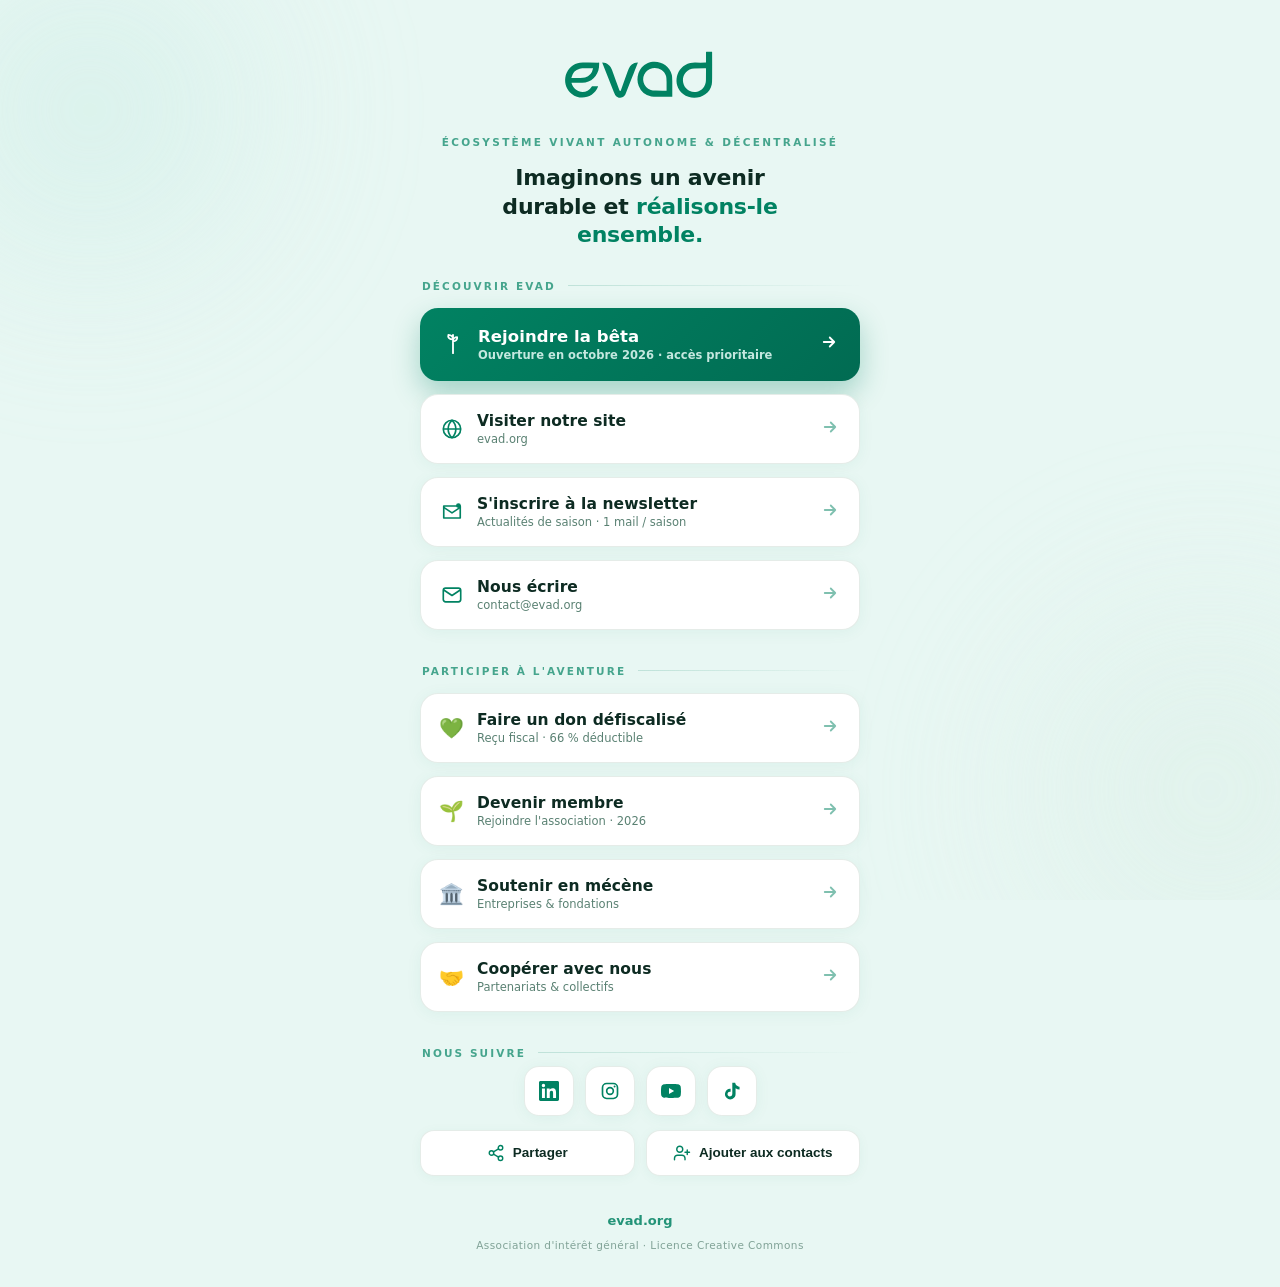
==== lien/index.html @ 01f62f13 "Add files via upload" ====
<!doctype html>
<html lang="fr">
<head>
<meta charset="utf-8">
<meta name="viewport" content="width=device-width, initial-scale=1, viewport-fit=cover">
<title>EVAD · Tous nos liens</title>
<meta name="theme-color" content="#e8f7f3" media="(prefers-color-scheme: light)">
<meta name="theme-color" content="#08201a" media="(prefers-color-scheme: dark)">
<meta name="description" content="EVAD — l'écosystème régénératif. Rejoignez la bêta, découvrez le site, suivez-nous et soutenez l'association.">

<!-- Open Graph -->
<meta property="og:type" content="website">
<meta property="og:title" content="EVAD · Tous nos liens">
<meta property="og:description" content="L'écosystème régénératif de demain prend racine aujourd'hui.">
<meta property="og:image" content="https://evad.org/assets/og-card.jpg">

<link rel="preconnect" href="https://cdn.fontshare.com" crossorigin>
<style>
  @font-face{font-family:'Satoshi';src:url('https://cdn.fontshare.com/wf/TTX2Z3BF3P6Y5BQT3IV2VNOK6FL22KUT/7QYRJOI3JIMYHGY6CH7SOIFRQLZOLNJ6/KFIAZD4RUMEZIYV6FQ3T3GP5PDBDB6JY.woff2') format('woff2');font-weight:400;font-display:swap}
  @font-face{font-family:'Satoshi';src:url('https://cdn.fontshare.com/wf/P2LQKHE6KA6ZP4AAGN72KDWMHH6ZH3TA/ZC32TK2P7FPS5GFTL46EU6KQJA24ZYDB/7AHDUZ4A7LFLVFUIFSARGIWCRQJHISQP.woff2') format('woff2');font-weight:500;font-display:swap}
  @font-face{font-family:'Satoshi';src:url('https://cdn.fontshare.com/wf/LAFFD4SDUCDVQEXFPDC7C53EQ4ZELWQI/PXCT3G6LO6ICM5I3NTYENYPWJAECAWDD/GHM6WVH6MILNYOOCXHXB5GTSGNTMGXZR.woff2') format('woff2');font-weight:700;font-display:swap}
  @font-face{font-family:'Satoshi';src:url('https://cdn.fontshare.com/wf/NHPGVFYUXYXE33DZ75OIT4JFGHITX5PE/PSUTMASCDJTVPERDYJZPN23BVUFUCQIF/J64QX5IPOHK56I2KYUNBQ5M2XWZEYKYX.woff2') format('woff2');font-weight:900;font-display:swap}

  *{box-sizing:border-box;margin:0;padding:0}
  :root{
    --forest:#018262; --moss:#016b52; --fern:#4aab8f; --sage:#7ec9b0;
    --mist:#cfeee7; --cream:#e8f7f3; --ink:#0d2b22; --fg2:#3d6b5a;
    --amber:#c8732a; --sky:#3a6e8c;
    --card:#ffffff; --card-bd:rgba(46,102,66,.12);
  }
  html{ -webkit-text-size-adjust:100% }
  body{
    font-family:'Satoshi',system-ui,sans-serif;
    color:var(--ink);
    background:var(--cream);
    min-height:100vh; min-height:100dvh;
    display:flex; justify-content:center;
    padding:max(30px,env(safe-area-inset-top)) 20px max(36px,env(safe-area-inset-bottom));
    -webkit-font-smoothing:antialiased;
    position:relative; overflow-x:hidden;
  }
  /* soft ambient background (light) */
  .bg{position:fixed; inset:0; z-index:0; overflow:hidden; pointer-events:none}
  .bg::before,.bg::after{content:'';position:absolute;border-radius:50%;filter:blur(70px);opacity:.7}
  .bg::before{width:480px;height:480px;left:-150px;top:-130px;
    background:radial-gradient(circle at 50% 50%, #cfeee7 0%, rgba(207,238,231,0) 70%)}
  .bg::after{width:520px;height:520px;right:-190px;bottom:-150px;
    background:radial-gradient(circle at 50% 50%, #dcefe7 0%, rgba(220,239,231,0) 72%)}

  main{position:relative;z-index:1;width:100%;max-width:440px;display:flex;flex-direction:column;align-items:center}

  /* ─── Header ─── */
  .logo{width:212px;height:auto;margin-bottom:8px}
  .logo path{fill:var(--forest)}
  .tagline{
    font-family:'Satoshi',system-ui,sans-serif; font-style:normal; font-weight:700;
    font-size:22px; line-height:1.3; text-align:center; color:var(--ink);
    max-width:310px; margin-bottom:8px; letter-spacing:-.01em;
  }
  .tagline b{color:var(--forest);font-weight:600}
  .eyebrow{
    font-size:10.5px; font-weight:700; letter-spacing:.22em; text-transform:uppercase;
    color:var(--forest); opacity:.7; margin-bottom:30px; text-align:center;
  }

  /* ─── Links ─── */
  .links{width:100%;display:flex;flex-direction:column;gap:13px}

  .link{
    display:flex; align-items:center; gap:14px;
    width:100%; padding:17px 20px; border-radius:18px;
    background:var(--card); border:1px solid var(--card-bd);
    color:var(--ink); text-decoration:none;
    font-size:15.5px; font-weight:700; letter-spacing:.005em;
    box-shadow:0 2px 16px rgba(1,130,98,.06);
    transition:transform .18s cubic-bezier(.4,0,.2,1), box-shadow .18s, border-color .18s;
  }
  .link .ic{width:22px;height:22px;flex-shrink:0;display:flex;align-items:center;justify-content:center;color:var(--forest)}
  .link .ic svg{width:100%;height:100%}
  .link .txt{flex:1;min-width:0}
  .link .sub{display:block;font-size:11.5px;font-weight:500;color:var(--fg2);opacity:.85;margin-top:2px;letter-spacing:0}
  .link .arr{flex-shrink:0;color:var(--forest);opacity:.5;transition:transform .18s,opacity .18s}
  .link:active{transform:scale(.985)}
  @media (hover:hover){
    .link:hover{box-shadow:0 14px 36px rgba(1,130,98,.14);border-color:rgba(1,130,98,.28);transform:translateY(-2px)}
    .link:hover .arr{transform:translateX(3px);opacity:.85}
  }

  /* Primary (beta) */
  .link.primary{
    background:linear-gradient(135deg,var(--forest),var(--moss));
    border:none; color:#fff; font-weight:800; font-size:16.5px;
    padding:19px 22px; box-shadow:0 12px 28px rgba(1,130,98,.30);
  }
  .link.primary .ic,.link.primary .arr{color:#fff;opacity:1}
  .link.primary .sub{color:#cfeee7;opacity:.95;font-weight:600}
  @media (hover:hover){ .link.primary:hover{box-shadow:0 18px 38px rgba(1,130,98,.42);transform:translateY(-2px)} }

  /* Section label */
  .sect{
    width:100%; display:flex; align-items:center; gap:12px;
    margin:22px 2px 3px; font-size:10.5px; font-weight:700;
    letter-spacing:.2em; text-transform:uppercase; color:var(--forest); opacity:.7;
  }
  .sect::after{content:'';flex:1;height:1px;background:linear-gradient(90deg,rgba(1,130,98,.25),transparent)}

  /* accent dot on "agir" links */
  .link .dot{width:9px;height:9px;border-radius:50%;flex-shrink:0;box-shadow:0 0 0 4px rgba(1,130,98,.06)}

  /* ─── Socials ─── */
  .socials{display:flex;gap:11px;justify-content:center;width:100%;margin-top:4px}
  .soc{
    width:50px;height:50px;border-radius:15px;
    display:flex;align-items:center;justify-content:center;
    background:var(--card);border:1px solid var(--card-bd);color:var(--forest);
    box-shadow:0 2px 16px rgba(1,130,98,.06);
    transition:transform .18s cubic-bezier(.4,0,.2,1),box-shadow .18s,border-color .18s,color .18s;
  }
  .soc svg{width:20px;height:20px}
  .soc:active{transform:scale(.94)}
  @media (hover:hover){.soc:hover{box-shadow:0 12px 28px rgba(1,130,98,.16);border-color:rgba(1,130,98,.3);color:var(--moss);transform:translateY(-2px)}}

  /* ─── Share + vCard ─── */
  .row2{display:flex;gap:11px;width:100%;margin-top:14px}
  .mini{flex:1;display:flex;align-items:center;justify-content:center;gap:8px;
    padding:13px 14px;border-radius:14px;background:var(--card);border:1px solid var(--card-bd);
    color:var(--ink);font-family:'Satoshi',sans-serif;font-size:13.5px;font-weight:700;cursor:pointer;
    box-shadow:0 2px 12px rgba(1,130,98,.05);transition:transform .16s,box-shadow .16s,border-color .16s}
  .mini svg{width:18px;height:18px;color:var(--forest);flex-shrink:0}
  .mini:active{transform:scale(.97)}
  @media (hover:hover){.mini:hover{box-shadow:0 12px 26px rgba(1,130,98,.14);border-color:rgba(1,130,98,.28);transform:translateY(-2px)}}

  /* ─── Footer ─── */
  footer{margin-top:34px;text-align:center}
  .foot-site{font-size:13px;color:var(--forest);text-decoration:none;font-weight:700;opacity:.85;transition:opacity .15s}
  .foot-site:hover{opacity:1}
  .foot-meta{margin-top:10px;font-size:10.5px;color:var(--fg2);opacity:.6;letter-spacing:.04em}

  /* entrance — base state is always VISIBLE; only a gentle slide is animated */
  @media (prefers-reduced-motion:no-preference){
    main>*, .links .link{animation:rise .55s cubic-bezier(.2,.7,.2,1) backwards}
    main>*:nth-child(1){animation-delay:.02s}
    main>*:nth-child(2){animation-delay:.06s}
    main>*:nth-child(3){animation-delay:.10s}
    .link:nth-child(1){animation-delay:.12s}
    .link:nth-child(2){animation-delay:.16s}
    .link:nth-child(3){animation-delay:.20s}
    .link:nth-child(5){animation-delay:.24s}
    .link:nth-child(6){animation-delay:.28s}
    .link:nth-child(7){animation-delay:.31s}
    .link:nth-child(8){animation-delay:.34s}
    .socials{animation-delay:.38s}
    @keyframes rise{from{transform:translateY(15px)}to{transform:none}}
  }

  /* ─── Modal bêta ─── */
  .ov{position:fixed;inset:0;z-index:50;display:none;align-items:flex-end;justify-content:center;
    background:rgba(13,43,34,.5);backdrop-filter:blur(3px);-webkit-backdrop-filter:blur(3px);padding:0}
  .ov.open{display:flex}
  .sheet{
    width:100%;max-width:480px;max-height:92vh;max-height:92dvh;overflow-y:auto;-webkit-overflow-scrolling:touch;
    background:#fbfdfc;border-radius:26px 26px 0 0;padding:0 22px max(26px,env(safe-area-inset-bottom));
    box-shadow:0 -16px 50px rgba(13,43,34,.3);
  }
  @media(min-width:560px){.ov{align-items:center}.sheet{border-radius:26px;max-height:88vh}}
  @media (prefers-reduced-motion:no-preference){ .ov.open .sheet{animation:sheetUp .34s cubic-bezier(.2,.7,.2,1)} @keyframes sheetUp{from{transform:translateY(40px)}to{transform:none}} }
  .sheet-top{position:sticky;top:0;background:#fbfdfc;padding:18px 0 12px;display:flex;align-items:center;justify-content:space-between;z-index:2}
  .sheet-grip{position:absolute;top:8px;left:50%;transform:translateX(-50%);width:38px;height:4px;border-radius:99px;background:rgba(46,102,66,.2)}
  .sheet-title{font-family:'Satoshi',sans-serif;font-weight:800;font-size:18px;color:var(--forest)}
  .x{width:34px;height:34px;border-radius:50%;border:none;background:rgba(46,102,66,.08);color:var(--ink);
    display:flex;align-items:center;justify-content:center;cursor:pointer;flex-shrink:0;transition:background .15s}
  .x:hover{background:rgba(46,102,66,.16)}
  .sheet-intro{font-size:13.5px;line-height:1.55;color:var(--fg2);margin:2px 0 18px}
  .sheet-intro b{color:var(--forest);font-weight:700}

  .role{display:flex;gap:14px;align-items:flex-start;width:100%;text-align:left;
    padding:16px;border-radius:18px;background:#fff;border:1px solid var(--card-bd);
    box-shadow:0 2px 12px rgba(1,130,98,.05);cursor:pointer;margin-bottom:12px;
    transition:transform .16s,box-shadow .16s,border-color .16s}
  .role:hover{transform:translateY(-2px);box-shadow:0 12px 28px rgba(1,130,98,.12)}
  .role-em{width:48px;height:48px;border-radius:13px;display:flex;align-items:center;justify-content:center;font-size:24px;flex-shrink:0}
  .role-ey{font-size:10px;font-weight:800;letter-spacing:.14em;text-transform:uppercase;margin-bottom:3px}
  .role-nm{font-family:'Satoshi',sans-serif;font-weight:800;font-size:17px;color:var(--ink);line-height:1.15}
  .role-ds{font-size:12.5px;line-height:1.45;color:var(--fg2);margin:5px 0 9px}
  .role-pill{display:inline-block;font-size:10.5px;font-weight:700;letter-spacing:.1em;text-transform:uppercase;padding:6px 12px;border-radius:99px}

  .field{width:100%;padding:14px 16px;margin-bottom:10px;border-radius:12px;border:1px solid var(--card-bd);
    font-family:'Satoshi',sans-serif;font-size:15px;color:var(--ink);background:#fff;outline:none;
    transition:border-color .15s,box-shadow .15s;-webkit-appearance:none}
  .field::placeholder{color:#9bb4ab}
  .chk{display:flex;align-items:flex-start;gap:10px;font-size:12px;line-height:1.45;color:var(--fg2);cursor:pointer;margin:4px 0 2px}
  .chk input{width:16px;height:16px;margin-top:1px;flex-shrink:0;cursor:pointer}
  .submit{width:100%;padding:15px;margin-top:8px;border:none;border-radius:12px;color:#fff;
    font-family:'Satoshi',sans-serif;font-size:15px;font-weight:800;cursor:pointer;
    box-shadow:0 8px 20px rgba(1,130,98,.32);transition:transform .15s,box-shadow .15s,opacity .15s}
  .submit:hover{transform:translateY(-1px)}
  .submit:disabled{opacity:.7;cursor:wait}
  .recap{display:flex;align-items:center;gap:12px;padding:12px 14px;border-radius:14px;margin-bottom:16px}
  .recap-ch{background:none;border:none;font-weight:700;font-size:12px;cursor:pointer;flex-shrink:0;font-family:'Satoshi',sans-serif}
  .err{font-size:12.5px;line-height:1.4;color:#b4451f;background:rgba(180,69,31,.08);border:1px solid rgba(180,69,31,.25);border-radius:10px;padding:10px 12px;margin-top:4px}
  .ok-wrap{text-align:center;padding:20px 8px 10px}
  .ok-em{font-size:40px}
  .ok-t{font-family:'Satoshi',sans-serif;font-weight:800;font-size:19px;color:var(--ink);margin:10px 0 6px}
  .ok-d{font-size:13.5px;line-height:1.55;color:var(--fg2)}
  .login{margin-top:14px;font-size:12px;color:var(--fg2);text-align:center}

  /* ─── Mode sombre automatique (réglage du téléphone) ─── */
  @media (prefers-color-scheme: dark){
    :root{
      --ink:#e8f7f3; --fg2:#9fc3b6;
      --cream:#0a241c;
      --card:rgba(232,247,243,.05); --card-bd:rgba(207,238,231,.14);
    }
    body{background:#08201a}
    .logo path{fill:#e8f7f3}
    .bg::before{background:radial-gradient(circle at 50% 50%, #0a5a45 0%, rgba(10,90,69,0) 70%);opacity:.5}
    .bg::after{background:radial-gradient(circle at 50% 50%, #0a4a3a 0%, rgba(10,74,58,0) 72%);opacity:.5}
    .eyebrow,.sect{color:var(--sage);opacity:.85}
    .sect::after{background:linear-gradient(90deg,rgba(126,201,176,.3),transparent)}
    .tagline b{color:var(--sage)}
    .link{box-shadow:none}
    .link .ic,.link .arr{color:var(--sage)}
    .soc,.mini svg{color:var(--sage)}
    .mini{box-shadow:none}
    .foot-site{color:var(--sage)}
    /* le bouton bêta (primary) et les modales restent inchangés */
  }
</style>
</head>
<body>
<div class="bg"></div>

<main>
  <svg class="logo" viewBox="0 0 640 296" aria-label="EVAD" role="img">
    <path d="M 519.25 97.74 L 519.25 66.85 Q 519.25 66.01 520.09 66.01 L 537.22 65.96 Q 537.68 65.96 537.69 66.41 C 538.13 92.42 537.74 118.47 537.74 144.48 Q 537.74 158.95 536.60 164.40 C 528.65 202.47 479.76 216.24 450.14 193.23 C 415.31 166.17 428.84 109.29 471.53 99.68 Q 477.04 98.43 486.54 98.48 Q 502.61 98.55 518.51 98.48 A 0.74 0.74 0.0 0 0 519.25 97.74 Z M 483.58 116.06 C 463.68 116.48 448.88 133.42 449.58 152.68 C 450.33 173.23 467.82 190.16 489.05 186.94 C 507.04 184.20 518.93 168.81 519.11 150.74 Q 519.29 133.40 519.25 116.27 A 0.54 0.53 90.0 0 0 518.72 115.73 Q 501.14 115.68 483.58 116.06 Z"></path>
    <path d="M 316.21 169.01 C 306.50 143.39 315.70 111.68 342.32 100.13 C 372.06 87.21 408.91 102.89 416.19 135.73 Q 417.44 141.36 417.48 154.50 Q 417.54 177.75 417.48 200.98 A 0.53 0.53 0.0 0 1 416.95 201.51 Q 395.53 201.47 373.96 201.52 Q 360.19 201.55 354.03 200.41 Q 326.17 195.28 316.21 169.01 Z M 337.65 126.65 C 321.87 144.79 330.12 173.11 352.57 180.98 Q 357.59 182.74 367.64 183.01 Q 383.61 183.46 399.39 183.19 A 0.87 0.87 0.0 0 0 400.24 182.32 Q 400.26 169.57 400.25 156.71 Q 400.23 143.70 398.64 138.57 C 390.61 112.64 355.32 106.33 337.65 126.65 Z"></path>
    <path d="M 113.27 160.15 C 121.33 189.45 157.75 197.32 174.60 170.36 A 0.74 0.71 15.4 0 1 175.22 170.02 L 193.08 169.96 A 0.46 0.46 0.0 0 1 193.51 170.58 C 181.30 202.50 141.86 214.85 114.24 192.94 C 99.24 181.05 91.53 162.10 94.54 143.05 C 97.62 123.56 111.97 105.29 131.67 100.02 Q 137.32 98.51 147.48 98.35 Q 170.74 98.01 193.99 98.62 A 1.91 1.90 -57.0 0 0 194.92 98.42 Q 195.93 97.91 196.50 98.63 Q 196.84 99.06 196.77 99.93 C 196.45 104.08 196.64 108.70 196.21 112.33 C 193.10 138.77 172.64 159.25 145.57 159.41 Q 129.66 159.51 113.76 159.51 Q 113.09 159.51 113.27 160.15 Z M 177.67 115.72 C 164.72 116.16 150.00 113.64 137.92 116.75 Q 117.82 121.93 112.91 143.86 A 0.74 0.74 0.0 0 0 113.63 144.76 Q 126.56 144.72 139.67 144.76 Q 149.25 144.79 154.19 143.45 Q 173.77 138.15 178.22 116.38 A 0.55 0.55 0.0 0 0 177.67 115.72 Z"></path>
    <path d="M 206.48 98.31 C 220.39 98.43 231.28 108.14 235.57 120.92 C 242.56 141.76 250.76 162.22 258.10 182.58 A 2.13 2.13 0.0 0 0 262.11 182.57 Q 272.30 153.94 282.65 125.24 C 288.36 109.41 294.96 99.52 312.85 98.30 A 0.65 0.64 8.8 0 1 313.50 99.18 Q 295.54 144.64 277.57 190.07 C 276.28 193.35 274.66 196.86 272.30 199.31 C 264.28 207.65 250.95 205.43 245.10 195.91 Q 243.06 192.58 240.59 186.31 Q 223.43 142.71 206.04 98.95 A 0.47 0.47 0.0 0 1 206.48 98.31 Z"></path>
  </svg>

  <p class="eyebrow" style="margin-bottom:16px">Écosystème Vivant Autonome &amp; Décentralisé</p>
  <p class="tagline" style="margin-bottom:30px">Imaginons un avenir durable et <b>réalisons-le ensemble.</b></p>

  <nav class="links" aria-label="Liens EVAD">

    <div class="sect" style="margin-top:0">Découvrir EVAD</div>

    <a class="link primary" id="betaBtn" href="https://evad.org/" target="_blank" rel="noopener">
      <span class="ic"><svg viewBox="0 0 24 24" fill="none" stroke="currentColor" stroke-width="2" stroke-linecap="round" stroke-linejoin="round"><path d="M12 2v20M12 7c0-2.8-2-5-5-5-1 3 1 5 5 5zM12 9c0-2.5 2-4.5 4.5-4.5C17 7 15 9 12 9z"/></svg></span>
      <span class="txt">Rejoindre la bêta<span class="sub">Ouverture en octobre 2026 · accès prioritaire</span></span>
      <span class="arr"><svg width="18" height="18" viewBox="0 0 24 24" fill="none" stroke="currentColor" stroke-width="2.4" stroke-linecap="round" stroke-linejoin="round"><path d="M5 12h14M13 6l6 6-6 6"/></svg></span>
    </a>

    <a class="link" href="https://evad.org/" target="_blank" rel="noopener">
      <span class="ic"><svg viewBox="0 0 24 24" fill="none" stroke="currentColor" stroke-width="1.8"><circle cx="12" cy="12" r="9.5"/><path d="M2.5 12h19M12 2.5c2.8 2.5 4.2 6 4.2 9.5s-1.4 7-4.2 9.5C9.2 19 7.8 15.5 7.8 12S9.2 5 12 2.5z"/></svg></span>
      <span class="txt">Visiter notre site<span class="sub">evad.org</span></span>
      <span class="arr"><svg width="18" height="18" viewBox="0 0 24 24" fill="none" stroke="currentColor" stroke-width="2.4" stroke-linecap="round" stroke-linejoin="round"><path d="M5 12h14M13 6l6 6-6 6"/></svg></span>
    </a>

    <a class="link" id="nlBtn" href="https://evad.org/#suivre">
      <span class="ic"><svg viewBox="0 0 24 24" fill="none" stroke="currentColor" stroke-width="1.8" stroke-linecap="round" stroke-linejoin="round"><path d="M3 5.5h18v13H3z"/><path d="M3 7l9 6 9-6"/><circle cx="19" cy="5" r="2.6" fill="currentColor" stroke="none"/></svg></span>
      <span class="txt">S'inscrire à la newsletter<span class="sub">Actualités de saison · 1 mail / saison</span></span>
      <span class="arr"><svg width="18" height="18" viewBox="0 0 24 24" fill="none" stroke="currentColor" stroke-width="2.4" stroke-linecap="round" stroke-linejoin="round"><path d="M5 12h14M13 6l6 6-6 6"/></svg></span>
    </a>

    
    <a class="link" href="mailto:contact@evad.org">
      <span class="ic"><svg viewBox="0 0 24 24" fill="none" stroke="currentColor" stroke-width="1.8" stroke-linecap="round" stroke-linejoin="round"><rect x="2.5" y="4.5" width="19" height="15" rx="2.5"/><path d="M3 6.5l9 6 9-6"/></svg></span>
      <span class="txt">Nous écrire<span class="sub">contact@evad.org</span></span>
      <span class="arr"><svg width="18" height="18" viewBox="0 0 24 24" fill="none" stroke="currentColor" stroke-width="2.4" stroke-linecap="round" stroke-linejoin="round"><path d="M5 12h14M13 6l6 6-6 6"/></svg></span>
    </a>
    

    <div class="sect">Participer à l'aventure</div>

    <a class="link" href="https://www.helloasso.com/associations/evad-connect/formulaires/1" target="_blank" rel="noopener">
      <span class="ic" style="font-size:20px">💚</span>
      <span class="txt">Faire un don défiscalisé<span class="sub">Reçu fiscal · 66 % déductible</span></span>
      <span class="arr"><svg width="18" height="18" viewBox="0 0 24 24" fill="none" stroke="currentColor" stroke-width="2.4" stroke-linecap="round" stroke-linejoin="round"><path d="M5 12h14M13 6l6 6-6 6"/></svg></span>
    </a>

    <a class="link" href="https://www.helloasso.com/associations/evad-connect/adhesions/devenir-membre-2026" target="_blank" rel="noopener">
      <span class="ic" style="font-size:20px">🌱</span>
      <span class="txt">Devenir membre<span class="sub">Rejoindre l'association · 2026</span></span>
      <span class="arr"><svg width="18" height="18" viewBox="0 0 24 24" fill="none" stroke="currentColor" stroke-width="2.4" stroke-linecap="round" stroke-linejoin="round"><path d="M5 12h14M13 6l6 6-6 6"/></svg></span>
    </a>

    
    <a class="link" href="mailto:contact@evad.org?subject=Devenir%20m%C3%A9c%C3%A8ne%20d'EVAD" >
      <span class="ic" style="font-size:20px">🏛️</span>
      <span class="txt">Soutenir en mécène<span class="sub">Entreprises & fondations</span></span>
      <span class="arr"><svg width="18" height="18" viewBox="0 0 24 24" fill="none" stroke="currentColor" stroke-width="2.4" stroke-linecap="round" stroke-linejoin="round"><path d="M5 12h14M13 6l6 6-6 6"/></svg></span>
    </a>
    

    <a class="link" href="https://compte.evad.org/apps/forms/s/MFdHsmKzPo9PSK3KjWo4czWn" target="_blank" rel="noopener">
      <span class="ic" style="font-size:20px">🤝</span>
      <span class="txt">Coopérer avec nous<span class="sub">Partenariats & collectifs</span></span>
      <span class="arr"><svg width="18" height="18" viewBox="0 0 24 24" fill="none" stroke="currentColor" stroke-width="2.4" stroke-linecap="round" stroke-linejoin="round"><path d="M5 12h14M13 6l6 6-6 6"/></svg></span>
    </a>

    <div class="sect">Nous suivre</div>
  </nav>

  <div class="socials">
    <a class="soc" href="https://www.linkedin.com/company/88460539/" target="_blank" rel="noopener" aria-label="LinkedIn">
      <svg viewBox="0 0 24 24" fill="currentColor"><path d="M20.45 20.45h-3.55v-5.57c0-1.33-.03-3.04-1.85-3.04-1.85 0-2.13 1.45-2.13 2.94v5.67H9.36V9h3.41v1.56h.05c.47-.9 1.64-1.85 3.37-1.85 3.6 0 4.27 2.37 4.27 5.46v6.28zM5.34 7.43a2.06 2.06 0 1 1 0-4.12 2.06 2.06 0 0 1 0 4.12zM7.12 20.45H3.56V9h3.56v11.45zM22.22 0H1.77C.79 0 0 .77 0 1.73v20.54C0 23.22.79 24 1.77 24h20.45c.98 0 1.78-.78 1.78-1.73V1.73C24 .77 23.2 0 22.22 0z"/></svg>
    </a>
    <a class="soc" href="https://www.instagram.com/evad_org" target="_blank" rel="noopener" aria-label="Instagram">
      <svg viewBox="0 0 24 24" fill="none" stroke="currentColor" stroke-width="2" stroke-linecap="round" stroke-linejoin="round"><rect x="3" y="3" width="18" height="18" rx="5"/><circle cx="12" cy="12" r="4"/><circle cx="17.5" cy="6.5" r="1.2" fill="currentColor" stroke="none"/></svg>
    </a>
    <a class="soc" href="https://www.youtube.com/@EVAD_org" target="_blank" rel="noopener" aria-label="YouTube">
      <svg viewBox="0 0 24 24" fill="currentColor"><path d="M23.5 6.2a3 3 0 0 0-2.1-2.1C19.5 3.6 12 3.6 12 3.6s-7.5 0-9.4.5A3 3 0 0 0 .5 6.2C0 8.1 0 12 0 12s0 3.9.5 5.8a3 3 0 0 0 2.1 2.1c1.9.5 9.4.5 9.4.5s7.5 0 9.4-.5a3 3 0 0 0 2.1-2.1c.5-1.9.5-5.8.5-5.8s0-3.9-.5-5.8zM9.6 15.6V8.4l6.2 3.6-6.2 3.6z"/></svg>
    </a>
    <a class="soc" href="https://www.tiktok.com/@evad_org" target="_blank" rel="noopener" aria-label="TikTok">
      <svg viewBox="0 0 24 24" fill="currentColor"><path d="M19.59 6.69a4.83 4.83 0 0 1-3.77-4.25V2h-3.45v13.67a2.89 2.89 0 0 1-5.2 1.74 2.89 2.89 0 0 1 2.31-4.64c.3 0 .59.04.86.12V9.4a6.33 6.33 0 0 0-.86-.06A6.34 6.34 0 0 0 5.43 20.1a6.34 6.34 0 0 0 10.86-4.43V8.69a8.16 8.16 0 0 0 4.77 1.52v-3.4a4.85 4.85 0 0 1-1.47-.12z"/></svg>
    </a>
  </div>

  <div class="row2">
    <button class="mini" id="shareBtn" type="button">
      <svg viewBox="0 0 24 24" fill="none" stroke="currentColor" stroke-width="1.9" stroke-linecap="round" stroke-linejoin="round"><circle cx="18" cy="5" r="3"/><circle cx="6" cy="12" r="3"/><circle cx="18" cy="19" r="3"/><path d="M8.6 13.5l6.8 4M15.4 6.5l-6.8 4"/></svg>
      <span id="shareLbl">Partager</span>
    </button>
    <button class="mini" id="vcardBtn" type="button">
      <svg viewBox="0 0 24 24" fill="none" stroke="currentColor" stroke-width="1.9" stroke-linecap="round" stroke-linejoin="round"><path d="M16 21v-2a4 4 0 0 0-4-4H6a4 4 0 0 0-4 4v2"/><circle cx="9" cy="7" r="4"/><path d="M19 8v6M22 11h-6"/></svg>
      <span>Ajouter aux contacts</span>
    </button>
  </div>

  <footer>
    <a class="foot-site" href="https://evad.org/" target="_blank" rel="noopener">evad.org</a>
    <div class="foot-meta">Association d'intérêt général · Licence Creative Commons</div>
  </footer>
</main>

<!-- ─── Modal d'inscription bêta ─── -->
<div class="ov" id="betaOv" role="dialog" aria-modal="true" aria-label="S'inscrire à la bêta">
  <div class="sheet" id="betaSheet">
    <div class="sheet-grip"></div>
    <div class="sheet-top">
      <span class="sheet-title" id="sheetTitle">S'inscrire à la bêta</span>
      <button class="x" id="betaClose" aria-label="Fermer">
        <svg width="16" height="16" viewBox="0 0 24 24" fill="none" stroke="currentColor" stroke-width="2.4" stroke-linecap="round"><path d="M6 6l12 12M18 6L6 18"/></svg>
      </button>
    </div>
    <div id="betaBody"></div>
  </div>
</div>

<script>
(function(){
  // Backend (mêmes valeurs que evad.org — clé anon publique)
  var SUPABASE_URL  = 'https://lmhhrccmgebztioesmik.supabase.co';
  var SUPABASE_ANON = 'eyJhbGciOiJIUzI1NiIsInR5cCI6IkpXVCJ9.eyJpc3MiOiJzdXBhYmFzZSIsInJlZiI6ImxtaGhyY2NtZ2VienRpb2VzbWlrIiwicm9sZSI6ImFub24iLCJpYXQiOjE3NjUzMjIyOTgsImV4cCI6MjA4MDg5ODI5OH0.epfoBIsZJHLqj96dYE7AvImK_EgjMW9PFtvLk4VwlDc';
  var TABLE = 'inscription_beta';

  var ROLES = {
    pilote:    { emoji:'🏡', ey:'Porteurs de lieu', name:"Pilote d'impact",    desc:"Porteur·se d'un tiers-lieu, écolieu, ferme, association, incubateur…", pill:'Coordonner un lieu durable et visible', accent:'#018262', tint:'#dcefe7', structure:true, structurePh:'Structure (lieu, association…)' },
    batisseur: { emoji:'🌿', ey:'Citoyens',         name:"Bâtisseur d'impact", desc:'Membre, particulier, étudiant, digital nomad, entrepreneur…',          pill:"Passer à l'action avec des avantages concrets", accent:'#c8732a', tint:'#fdf3e7', structure:false },
    semeur:    { emoji:'🌾', ey:'Financeurs',        name:"Semeur d'impact",    desc:'Financeur public/privé, investisseur, fondation, collectivité…',       pill:'Soutenir des projets durables certifiés', accent:'#3a6e8c', tint:'#e8f4f9', structure:true, structurePh:'Structure (fondation, collectivité…)' },
  };

  var ov = document.getElementById('betaOv');
  var body = document.getElementById('betaBody');
  var titleEl = document.getElementById('sheetTitle');
  var esc = function(s){ return String(s).replace(/[&<>"]/g, function(c){ return {'&':'&amp;','<':'&lt;','>':'&gt;','"':'&quot;'}[c]; }); };

  function open(){ renderSelect(); ov.classList.add('open'); document.body.style.overflow='hidden'; }
  function close(){ ov.classList.remove('open'); document.body.style.overflow=''; }

  function renderSelect(){
    titleEl.textContent = "S'inscrire à la bêta";
    var h = '<p class="sheet-intro">Notre prototype ouvre en <b>octobre 2026</b>. Inscrivez-vous pour le tester en avant-première, être convié·e à notre <b>événement de lancement</b> et nous aider à le faire grandir.</p>';
    Object.keys(ROLES).forEach(function(id){
      var r = ROLES[id];
      h += '<button class="role" data-role="'+id+'">'
        +    '<span class="role-em" style="background:'+r.tint+'">'+r.emoji+'</span>'
        +    '<span style="flex:1;min-width:0">'
        +      '<span class="role-ey" style="color:'+r.accent+'">'+esc(r.ey)+'</span>'
        +      '<div class="role-nm">'+esc(r.name)+'</div>'
        +      '<div class="role-ds">'+esc(r.desc)+'</div>'
        +      '<span class="role-pill" style="background:'+r.tint+';color:'+r.accent+'">'+esc(r.pill)+'</span>'
        +    '</span>'
        +  '</button>';
    });
    h += '<div class="login">Déjà membre ? <button type="button" id="toLogin" style="background:none;border:none;padding:0;font:inherit;cursor:pointer;color:'+ROLES.pilote.accent+';font-weight:700">Se connecter</button></div>';
    body.innerHTML = h;
    document.getElementById('toLogin').addEventListener('click', renderLogin);
    [].forEach.call(body.querySelectorAll('.role'), function(b){
      b.addEventListener('click', function(){ renderForm(b.getAttribute('data-role')); });
    });
  }

  function renderLogin(){
    titleEl.textContent = 'Se connecter';
    var ac = ROLES.pilote.accent;
    body.innerHTML =
        '<h3 style="font-family:Satoshi,sans-serif;font-weight:800;font-size:22px;color:#0d2b22;margin:4px 0 18px;letter-spacing:-.01em">Bon retour parmi nous.</h3>'
      + '<form id="loginForm" autocomplete="on">'
      +   '<input class="field" name="email" type="email" placeholder="Adresse email" autocomplete="email" required>'
      +   '<input class="field" name="password" type="password" placeholder="Mot de passe" autocomplete="current-password" required>'
      +   '<div id="loginNote"></div>'
      +   '<button class="submit" type="submit" style="background:'+ac+'">Se connecter</button>'
      + '</form>'
      + '<div class="login">Pas encore de compte ? <button type="button" id="toSignup" style="background:none;border:none;padding:0;font:inherit;cursor:pointer;color:'+ac+';font-weight:700">S\'inscrire à la bêta</button></div>';
    document.getElementById('toSignup').addEventListener('click', renderSelect);
    document.getElementById('loginForm').addEventListener('submit', function(e){
      e.preventDefault();
      document.getElementById('loginNote').innerHTML = '<div class="err" style="color:#016b52;background:rgba(1,130,98,.08);border-color:rgba(1,130,98,.25)">La connexion ouvrira avec la bêta, en octobre 2026. Inscrivez-vous pour être prévenu·e en avant-première.</div>';
    });
  }

  function renderForm(id){
    titleEl.textContent = "S'inscrire à la bêta";
    var r = ROLES[id];
    var h = '<div class="recap" style="background:'+r.accent+'12;border:1px solid '+r.accent+'33">'
      +  '<span class="role-em" style="width:40px;height:40px;border-radius:11px;font-size:20px;background:'+r.tint+'">'+r.emoji+'</span>'
      +  '<span style="flex:1;min-width:0"><div style="font-weight:800;font-size:14px;color:#0d2b22">'+esc(r.name)+'</div>'
      +  '<div style="font-size:11.5px;color:#3d6b5a;margin-top:2px">'+esc(r.ey)+'</div></span>'
      +  '<button class="recap-ch" id="chg" style="color:'+r.accent+'">Changer</button>'
      + '</div>';
    h += '<form id="betaForm" autocomplete="on">'
      +  '<input class="field" name="prenom" placeholder="Prénom" autocomplete="given-name" required>'
      +  '<input class="field" name="nom" placeholder="Nom" autocomplete="family-name" required>'
      +  (r.structure ? '<input class="field" name="structure" placeholder="'+esc(r.structurePh)+'" autocomplete="organization" required>' : '')
      +  '<input class="field" name="ville" placeholder="Ville" autocomplete="address-level2" required>'
      +  '<input class="field" name="email" type="email" placeholder="Adresse email" autocomplete="email" required>'
      +  '<label class="chk"><input type="checkbox" name="consent" required style="accent-color:'+r.accent+'"><span>J\'accepte qu\'EVAD conserve ces informations pour me recontacter au sujet de la bêta. Vos données ne sont jamais revendues.</span></label>'
      +  '<label class="chk"><input type="checkbox" name="newsletter" checked style="accent-color:'+r.accent+'"><span>Je souhaite aussi recevoir la <b style="color:'+r.accent+'">newsletter</b> d\'EVAD. Désinscription en un clic à tout moment.</span></label>'
      +  '<div id="betaErr"></div>'
      +  '<button class="submit" type="submit" style="background:'+r.accent+'">'+r.emoji+' S\'inscrire à la bêta →</button>'
      + '</form>';
    body.innerHTML = h;
    document.getElementById('chg').addEventListener('click', renderSelect);
    document.getElementById('betaForm').addEventListener('submit', function(e){ submit(e, id); });
  }

  function submit(e, id){
    e.preventDefault();
    var r = ROLES[id];
    var f = e.currentTarget;
    var btn = f.querySelector('.submit');
    var errBox = document.getElementById('betaErr');
    errBox.innerHTML = '';
    var data = {
      role: id, role_label: r.name,
      prenom: (f.prenom.value||'').trim(),
      nom: (f.nom.value||'').trim(),
      structure: (f.structure ? (f.structure.value||'').trim() : '') || null,
      ville: (f.ville.value||'').trim(),
      email: (f.email.value||'').trim(),
      consent: f.consent.checked,
    };
    var wantsNL = f.newsletter && f.newsletter.checked;
    btn.disabled = true; btn.textContent = 'Enregistrement…';

    fetch(SUPABASE_URL + '/rest/v1/' + TABLE, {
      method:'POST',
      headers:{ 'apikey':SUPABASE_ANON, 'Authorization':'Bearer '+SUPABASE_ANON, 'Content-Type':'application/json', 'Prefer':'return=minimal' },
      body: JSON.stringify(data),
    }).then(function(res){
      if(!res.ok) throw new Error('http '+res.status);
      if (wantsNL && data.email) {
        // best-effort (peut être bloqué par CORS si ce domaine n'est pas autorisé sur la fonction)
        fetch(SUPABASE_URL + '/functions/v1/brevo-subscribe', {
          method:'POST',
          headers:{ 'Content-Type':'application/json', 'Authorization':'Bearer '+SUPABASE_ANON, 'apikey':SUPABASE_ANON },
          body: JSON.stringify({ email:data.email, prenom:data.prenom, nom:data.nom, ville:data.ville, role:id, consent:true }),
        }).catch(function(){});
      }
      renderOk(r);
    }).catch(function(){
      btn.disabled = false; btn.innerHTML = r.emoji + " S'inscrire à la bêta →";
      errBox.innerHTML = '<div class="err">Impossible d\'enregistrer votre inscription pour le moment. Merci de réessayer dans un instant.</div>';
    });
  }

  function renderOk(r){
    body.innerHTML = '<div class="ok-wrap"><div class="ok-em">🌱</div>'
      + '<div class="ok-t">Merci pour votre inscription !</div>'
      + '<div class="ok-d">Votre demande d\'accès <b style="color:'+r.accent+'">'+esc(r.name)+'</b> est bien enregistrée. Nous vous contacterons dès l\'ouverture de la bêta, en octobre 2026, et vous serez convié·e à notre événement de lancement.</div>'
      + '<button class="submit" id="okClose" style="background:'+r.accent+';max-width:200px;margin:22px auto 0">Fermer</button></div>';
    document.getElementById('okClose').addEventListener('click', close);
  }

  function openNewsletter(){ renderNewsletter(); ov.classList.add('open'); document.body.style.overflow='hidden'; }
  function renderNewsletter(){
    titleEl.textContent = 'Newsletter';
    var ac = ROLES.pilote.accent;
    body.innerHTML =
        '<h3 style="font-family:Satoshi,sans-serif;font-weight:800;font-size:21px;color:#0d2b22;margin:4px 0 8px;letter-spacing:-.01em">Recevez la lettre de saison</h3>'
      + '<p class="sheet-intro" style="margin-bottom:16px">Ce qui pousse dans l\'écosystème EVAD : nouveaux lieux, quêtes en cours, ce qu\'on apprend. Lent, soigné, sans spam.</p>'
      + '<form id="nlForm" autocomplete="on">'
      +   '<input class="field" name="prenom" placeholder="Prénom" autocomplete="given-name">'
      +   '<input class="field" name="email" type="email" placeholder="Adresse email" autocomplete="email" required>'
      +   '<label class="chk"><input type="checkbox" name="consent" required style="accent-color:'+ac+'"><span>J\'accepte de recevoir la newsletter d\'EVAD. Désinscription en un clic à tout moment.</span></label>'
      +   '<div id="nlErr"></div>'
      +   '<button class="submit" type="submit" style="background:'+ac+'">S\'inscrire à la newsletter</button>'
      + '</form>';
    document.getElementById('nlForm').addEventListener('submit', function(e){
      e.preventDefault();
      var f = e.currentTarget;
      var btn = f.querySelector('.submit');
      var errBox = document.getElementById('nlErr');
      errBox.innerHTML = '';
      var mail = (f.email.value||'').trim();
      if(!/^[^@\s]+@[^@\s]+\.[^@\s]+$/.test(mail)){ errBox.innerHTML = '<div class="err">Merci d\'indiquer un email valide.</div>'; return; }
      if(!f.consent.checked){ errBox.innerHTML = '<div class="err">Merci de cocher la case de consentement.</div>'; return; }
      btn.disabled = true; btn.textContent = 'Inscription…';
      fetch(SUPABASE_URL + '/functions/v1/brevo-subscribe', {
        method:'POST',
        headers:{ 'Content-Type':'application/json', 'Authorization':'Bearer '+SUPABASE_ANON, 'apikey':SUPABASE_ANON },
        body: JSON.stringify({ email:mail, prenom:(f.prenom.value||'').trim(), consent:true }),
      }).then(function(res){
        if(!res.ok) throw new Error('http '+res.status);
        body.innerHTML = '<div class="ok-wrap"><div class="ok-em">🌱</div>'
          + '<div class="ok-t">Merci, c\'est noté !</div>'
          + '<div class="ok-d">Vous recevrez bientôt notre prochaine lettre de saison.</div>'
          + '<button class="submit" id="nlClose" style="background:'+ac+';max-width:200px;margin:22px auto 0">Fermer</button></div>';
        document.getElementById('nlClose').addEventListener('click', close);
      }).catch(function(){
        btn.disabled = false; btn.textContent = "S'inscrire à la newsletter";
        errBox.innerHTML = '<div class="err">Une erreur est survenue. Réessayez dans un instant.</div>';
      });
    });
  }

  document.getElementById('betaBtn').addEventListener('click', function(e){ e.preventDefault(); open(); });
  document.getElementById('nlBtn').addEventListener('click', function(e){ e.preventDefault(); openNewsletter(); });
  document.getElementById('betaClose').addEventListener('click', close);
  ov.addEventListener('click', function(e){ if(e.target === ov) close(); });
  document.addEventListener('keydown', function(e){ if(e.key === 'Escape' && ov.classList.contains('open')) close(); });

  // ─── Partager ───
  var shareBtn = document.getElementById('shareBtn');
  var shareLbl = document.getElementById('shareLbl');
  shareBtn.addEventListener('click', function(){
    var url = 'https://lien.evad.org';
    var data = { title: 'EVAD', text: "Découvrez EVAD — l'écosystème régénératif.", url: url };
    if (navigator.share) {
      navigator.share(data).catch(function(){});
    } else if (navigator.clipboard) {
      navigator.clipboard.writeText(url).then(function(){
        shareLbl.textContent = 'Lien copié !';
        setTimeout(function(){ shareLbl.textContent = 'Partager'; }, 1800);
      });
    } else {
      window.prompt('Copiez ce lien :', url);
    }
  });

  // ─── Ajouter aux contacts (vCard) ───
  document.getElementById('vcardBtn').addEventListener('click', function(){
    var vcard = [
      'BEGIN:VCARD','VERSION:3.0','N:;EVAD;;;','FN:EVAD',
      'ORG:EVAD — Écosystème Vivant Autonome & Décentralisé',
      'EMAIL;TYPE=INTERNET:contact@evad.org',
      'URL:https://evad.org',
      'NOTE:Imaginons un avenir durable et réalisons-le ensemble.',
      'END:VCARD'
    ].join('\r\n');
    var blob = new Blob([vcard], { type: 'text/vcard' });
    var a = document.createElement('a');
    a.href = URL.createObjectURL(blob);
    a.download = 'EVAD.vcf';
    document.body.appendChild(a); a.click();
    setTimeout(function(){ document.body.removeChild(a); URL.revokeObjectURL(a.href); }, 1000);
  });
})();
</script>
</body>
</html>
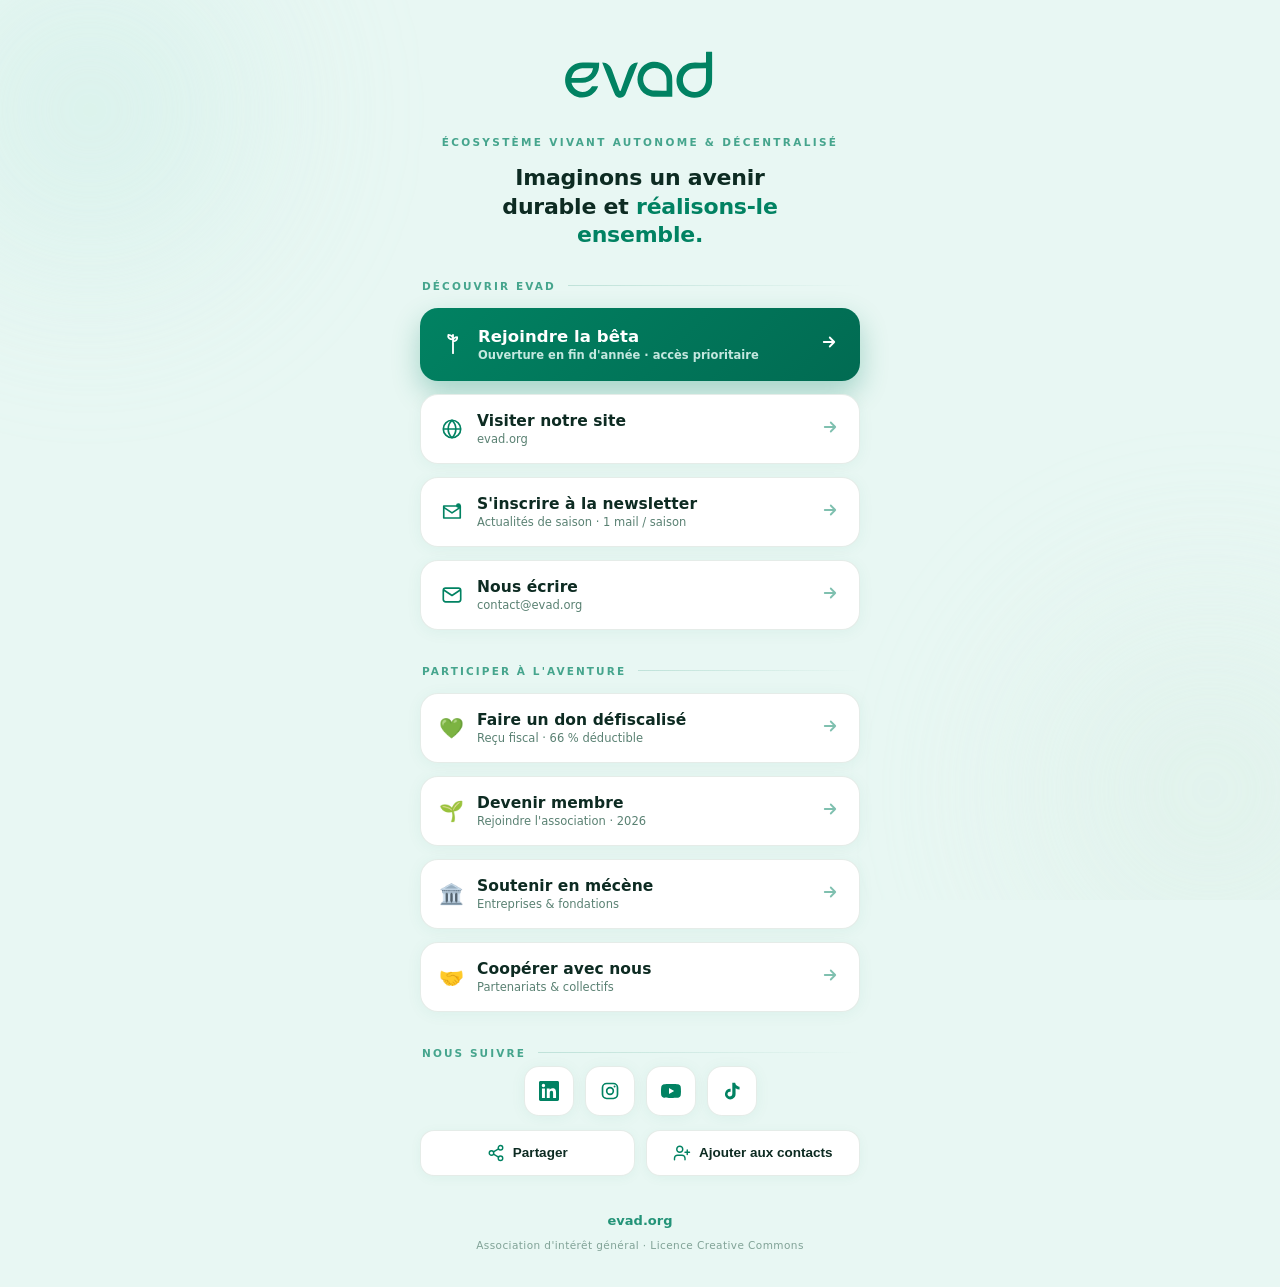
==== commit dad15829: "Remplace "octobre 2026" par "fin d'annee" pour l'ouverture du prototype Co-Authored-By: Claude Opus " ====
--- a/lien/index.html
+++ b/lien/index.html
@@ -247,7 +247,7 @@
 
     <a class="link primary" id="betaBtn" href="https://evad.org/" target="_blank" rel="noopener">
       <span class="ic"><svg viewBox="0 0 24 24" fill="none" stroke="currentColor" stroke-width="2" stroke-linecap="round" stroke-linejoin="round"><path d="M12 2v20M12 7c0-2.8-2-5-5-5-1 3 1 5 5 5zM12 9c0-2.5 2-4.5 4.5-4.5C17 7 15 9 12 9z"/></svg></span>
-      <span class="txt">Rejoindre la bêta<span class="sub">Ouverture en octobre 2026 · accès prioritaire</span></span>
+      <span class="txt">Rejoindre la bêta<span class="sub">Ouverture en fin d'année · accès prioritaire</span></span>
       <span class="arr"><svg width="18" height="18" viewBox="0 0 24 24" fill="none" stroke="currentColor" stroke-width="2.4" stroke-linecap="round" stroke-linejoin="round"><path d="M5 12h14M13 6l6 6-6 6"/></svg></span>
     </a>
 
@@ -371,7 +371,7 @@
 
   function renderSelect(){
     titleEl.textContent = "S'inscrire à la bêta";
-    var h = '<p class="sheet-intro">Notre prototype ouvre en <b>octobre 2026</b>. Inscrivez-vous pour le tester en avant-première, être convié·e à notre <b>événement de lancement</b> et nous aider à le faire grandir.</p>';
+    var h = '<p class="sheet-intro">Notre prototype ouvre en <b>fin d'année</b>. Inscrivez-vous pour le tester en avant-première, être convié·e à notre <b>événement de lancement</b> et nous aider à le faire grandir.</p>';
     Object.keys(ROLES).forEach(function(id){
       var r = ROLES[id];
       h += '<button class="role" data-role="'+id+'">'
@@ -407,7 +407,7 @@
     document.getElementById('toSignup').addEventListener('click', renderSelect);
     document.getElementById('loginForm').addEventListener('submit', function(e){
       e.preventDefault();
-      document.getElementById('loginNote').innerHTML = '<div class="err" style="color:#016b52;background:rgba(1,130,98,.08);border-color:rgba(1,130,98,.25)">La connexion ouvrira avec la bêta, en octobre 2026. Inscrivez-vous pour être prévenu·e en avant-première.</div>';
+      document.getElementById('loginNote').innerHTML = '<div class="err" style="color:#016b52;background:rgba(1,130,98,.08);border-color:rgba(1,130,98,.25)">La connexion ouvrira avec la bêta, en fin d'année. Inscrivez-vous pour être prévenu·e en avant-première.</div>';
     });
   }
 
@@ -479,7 +479,7 @@
   function renderOk(r){
     body.innerHTML = '<div class="ok-wrap"><div class="ok-em">🌱</div>'
       + '<div class="ok-t">Merci pour votre inscription !</div>'
-      + '<div class="ok-d">Votre demande d\'accès <b style="color:'+r.accent+'">'+esc(r.name)+'</b> est bien enregistrée. Nous vous contacterons dès l\'ouverture de la bêta, en octobre 2026, et vous serez convié·e à notre événement de lancement.</div>'
+      + '<div class="ok-d">Votre demande d\'accès <b style="color:'+r.accent+'">'+esc(r.name)+'</b> est bien enregistrée. Nous vous contacterons dès l\'ouverture de la bêta, en fin d'année, et vous serez convié·e à notre événement de lancement.</div>'
       + '<button class="submit" id="okClose" style="background:'+r.accent+';max-width:200px;margin:22px auto 0">Fermer</button></div>';
     document.getElementById('okClose').addEventListener('click', close);
   }
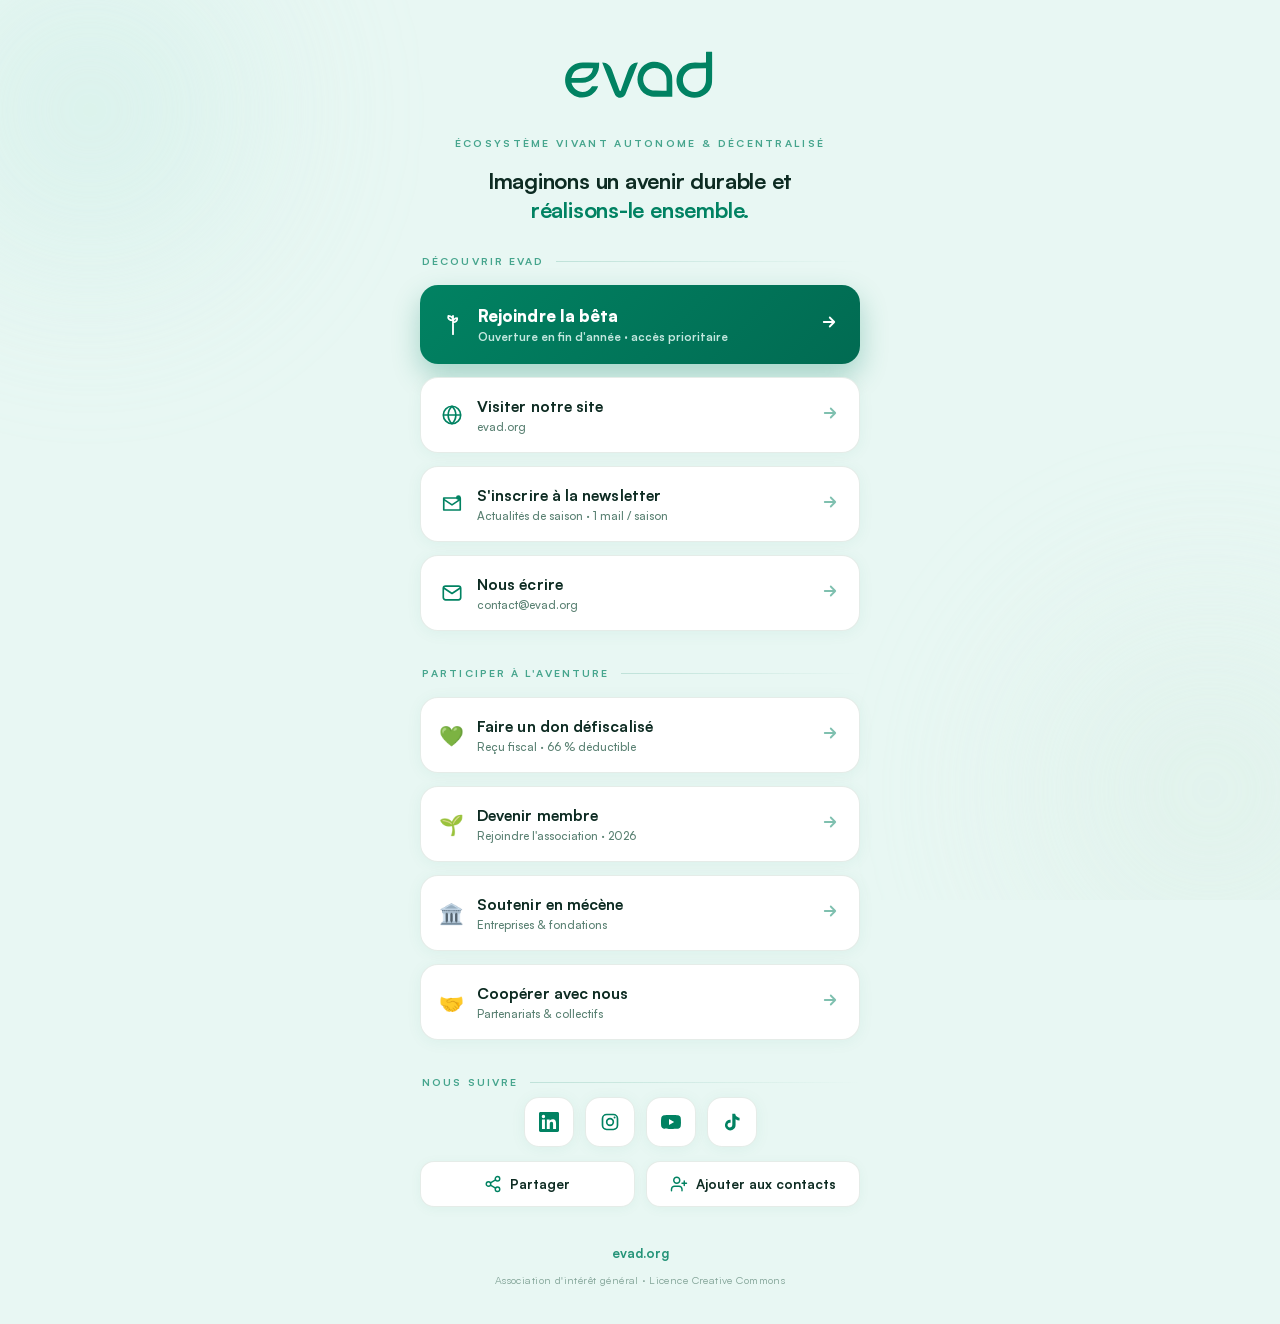
==== commit 092bba6b: "Conformite RGPD / AI Act : self-host polices+libs, notice, IA Deva - Auto-hebergement des polices (G" ====
--- a/lien/index.html
+++ b/lien/index.html
@@ -13,13 +13,11 @@
 <meta property="og:title" content="EVAD · Tous nos liens">
 <meta property="og:description" content="L'écosystème régénératif de demain prend racine aujourd'hui.">
 <meta property="og:image" content="https://evad.org/assets/og-card.jpg">
-
-<link rel="preconnect" href="https://cdn.fontshare.com" crossorigin>
 <style>
-  @font-face{font-family:'Satoshi';src:url('https://cdn.fontshare.com/wf/TTX2Z3BF3P6Y5BQT3IV2VNOK6FL22KUT/7QYRJOI3JIMYHGY6CH7SOIFRQLZOLNJ6/KFIAZD4RUMEZIYV6FQ3T3GP5PDBDB6JY.woff2') format('woff2');font-weight:400;font-display:swap}
-  @font-face{font-family:'Satoshi';src:url('https://cdn.fontshare.com/wf/P2LQKHE6KA6ZP4AAGN72KDWMHH6ZH3TA/ZC32TK2P7FPS5GFTL46EU6KQJA24ZYDB/7AHDUZ4A7LFLVFUIFSARGIWCRQJHISQP.woff2') format('woff2');font-weight:500;font-display:swap}
-  @font-face{font-family:'Satoshi';src:url('https://cdn.fontshare.com/wf/LAFFD4SDUCDVQEXFPDC7C53EQ4ZELWQI/PXCT3G6LO6ICM5I3NTYENYPWJAECAWDD/GHM6WVH6MILNYOOCXHXB5GTSGNTMGXZR.woff2') format('woff2');font-weight:700;font-display:swap}
-  @font-face{font-family:'Satoshi';src:url('https://cdn.fontshare.com/wf/NHPGVFYUXYXE33DZ75OIT4JFGHITX5PE/PSUTMASCDJTVPERDYJZPN23BVUFUCQIF/J64QX5IPOHK56I2KYUNBQ5M2XWZEYKYX.woff2') format('woff2');font-weight:900;font-display:swap}
+  @font-face{font-family:'Satoshi';src:url('../assets/fonts/KFIAZD4RUMEZIYV6FQ3T3GP5PDBDB6JY.woff2') format('woff2');font-weight:400;font-display:swap}
+  @font-face{font-family:'Satoshi';src:url('../assets/fonts/7AHDUZ4A7LFLVFUIFSARGIWCRQJHISQP.woff2') format('woff2');font-weight:500;font-display:swap}
+  @font-face{font-family:'Satoshi';src:url('../assets/fonts/GHM6WVH6MILNYOOCXHXB5GTSGNTMGXZR.woff2') format('woff2');font-weight:700;font-display:swap}
+  @font-face{font-family:'Satoshi';src:url('../assets/fonts/J64QX5IPOHK56I2KYUNBQ5M2XWZEYKYX.woff2') format('woff2');font-weight:900;font-display:swap}
 
   *{box-sizing:border-box;margin:0;padding:0}
   :root{
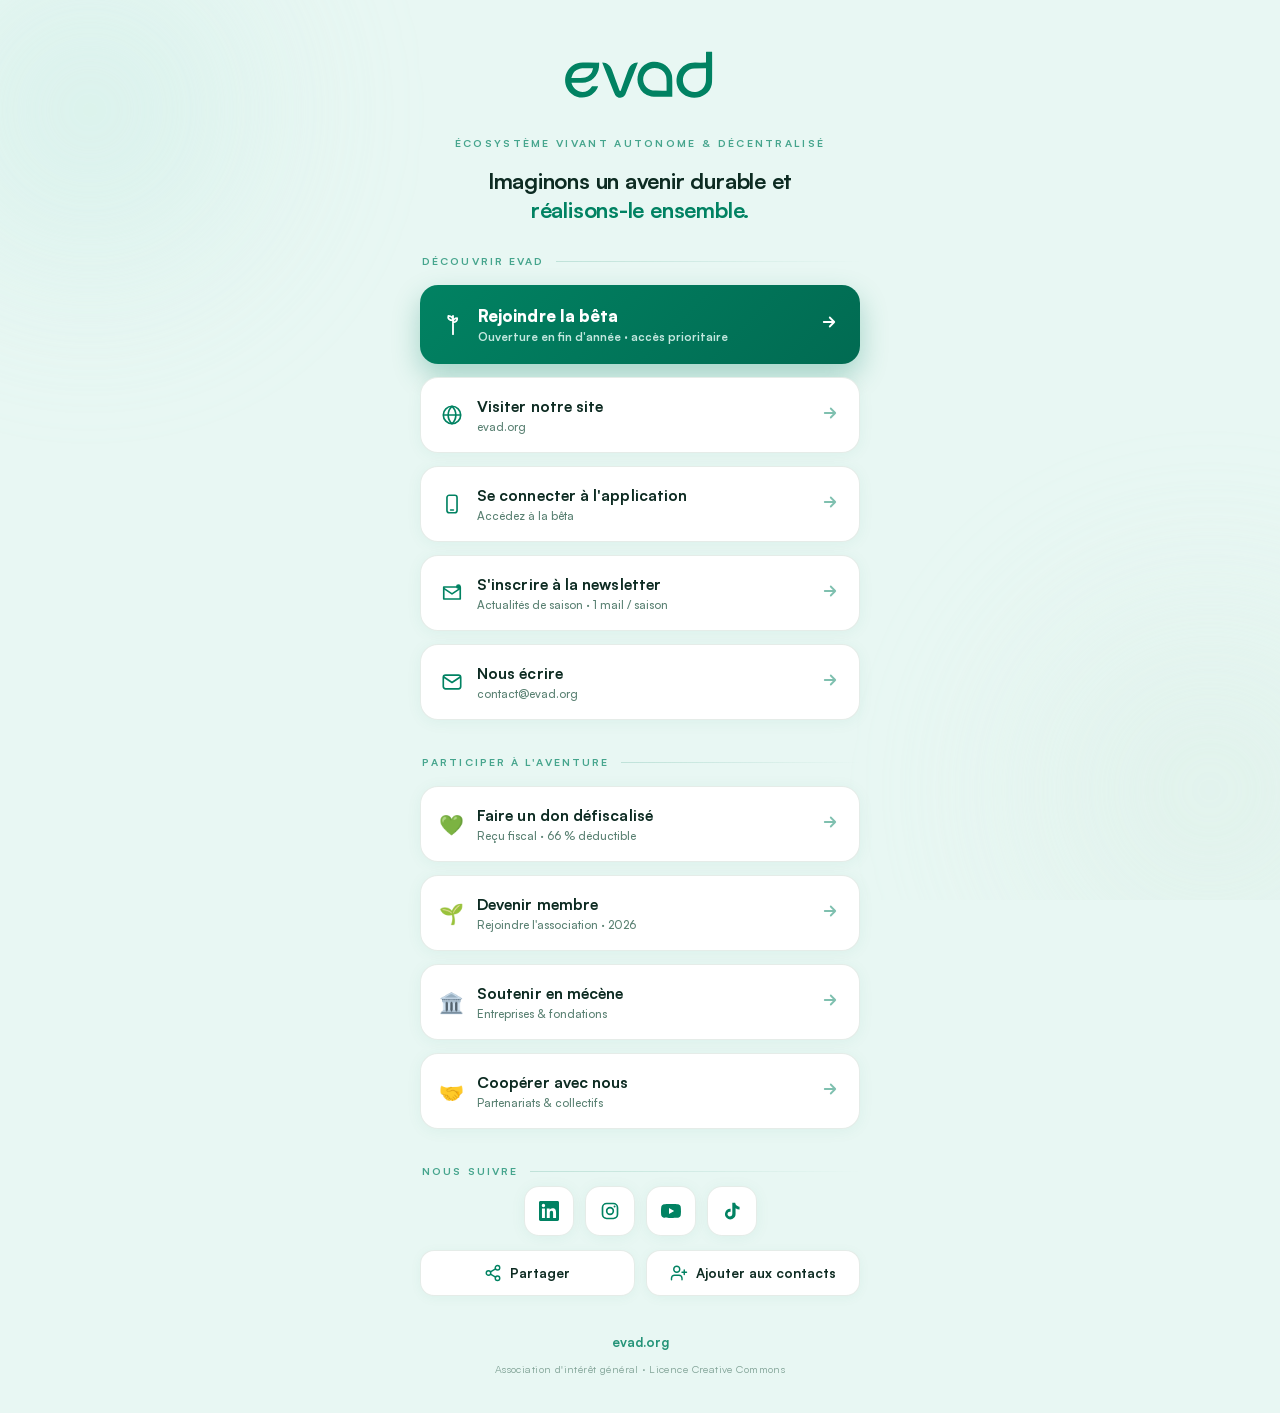
==== commit f5c1419c: "Page lien : bouton Se connecter a l application (app.evad.org) Insere entre Visiter notre site et S " ====
--- a/lien/index.html
+++ b/lien/index.html
@@ -224,6 +224,21 @@
     /* le bouton bêta (primary) et les modales restent inchangés */
   }
 </style>
+<!-- Matomo (mesure d'audience auto-hébergée, sans cookie — RGPD, exempté de consentement) -->
+<script>
+  var _paq = window._paq = window._paq || [];
+  _paq.push(['disableCookies']);
+  _paq.push(['trackPageView']);
+  _paq.push(['enableLinkTracking']);
+  (function() {
+    var u="//stats.evad.org/";
+    _paq.push(['setTrackerUrl', u+'matomo.php']);
+    _paq.push(['setSiteId', '1']);
+    var d=document, g=d.createElement('script'), s=d.getElementsByTagName('script')[0];
+    g.async=true; g.src=u+'matomo.js'; s.parentNode.insertBefore(g,s);
+  })();
+</script>
+<!-- End Matomo Code -->
 </head>
 <body>
 <div class="bg"></div>
@@ -252,6 +267,12 @@
     <a class="link" href="https://evad.org/" target="_blank" rel="noopener">
       <span class="ic"><svg viewBox="0 0 24 24" fill="none" stroke="currentColor" stroke-width="1.8"><circle cx="12" cy="12" r="9.5"/><path d="M2.5 12h19M12 2.5c2.8 2.5 4.2 6 4.2 9.5s-1.4 7-4.2 9.5C9.2 19 7.8 15.5 7.8 12S9.2 5 12 2.5z"/></svg></span>
       <span class="txt">Visiter notre site<span class="sub">evad.org</span></span>
+      <span class="arr"><svg width="18" height="18" viewBox="0 0 24 24" fill="none" stroke="currentColor" stroke-width="2.4" stroke-linecap="round" stroke-linejoin="round"><path d="M5 12h14M13 6l6 6-6 6"/></svg></span>
+    </a>
+
+    <a class="link" href="https://app.evad.org/" target="_blank" rel="noopener">
+      <span class="ic"><svg viewBox="0 0 24 24" fill="none" stroke="currentColor" stroke-width="1.8" stroke-linecap="round" stroke-linejoin="round"><rect x="6.5" y="2.5" width="11" height="19" rx="2.5"/><path d="M10.5 18.5h3"/></svg></span>
+      <span class="txt">Se connecter à l'application<span class="sub">Accédez à la bêta</span></span>
       <span class="arr"><svg width="18" height="18" viewBox="0 0 24 24" fill="none" stroke="currentColor" stroke-width="2.4" stroke-linecap="round" stroke-linejoin="round"><path d="M5 12h14M13 6l6 6-6 6"/></svg></span>
     </a>
 
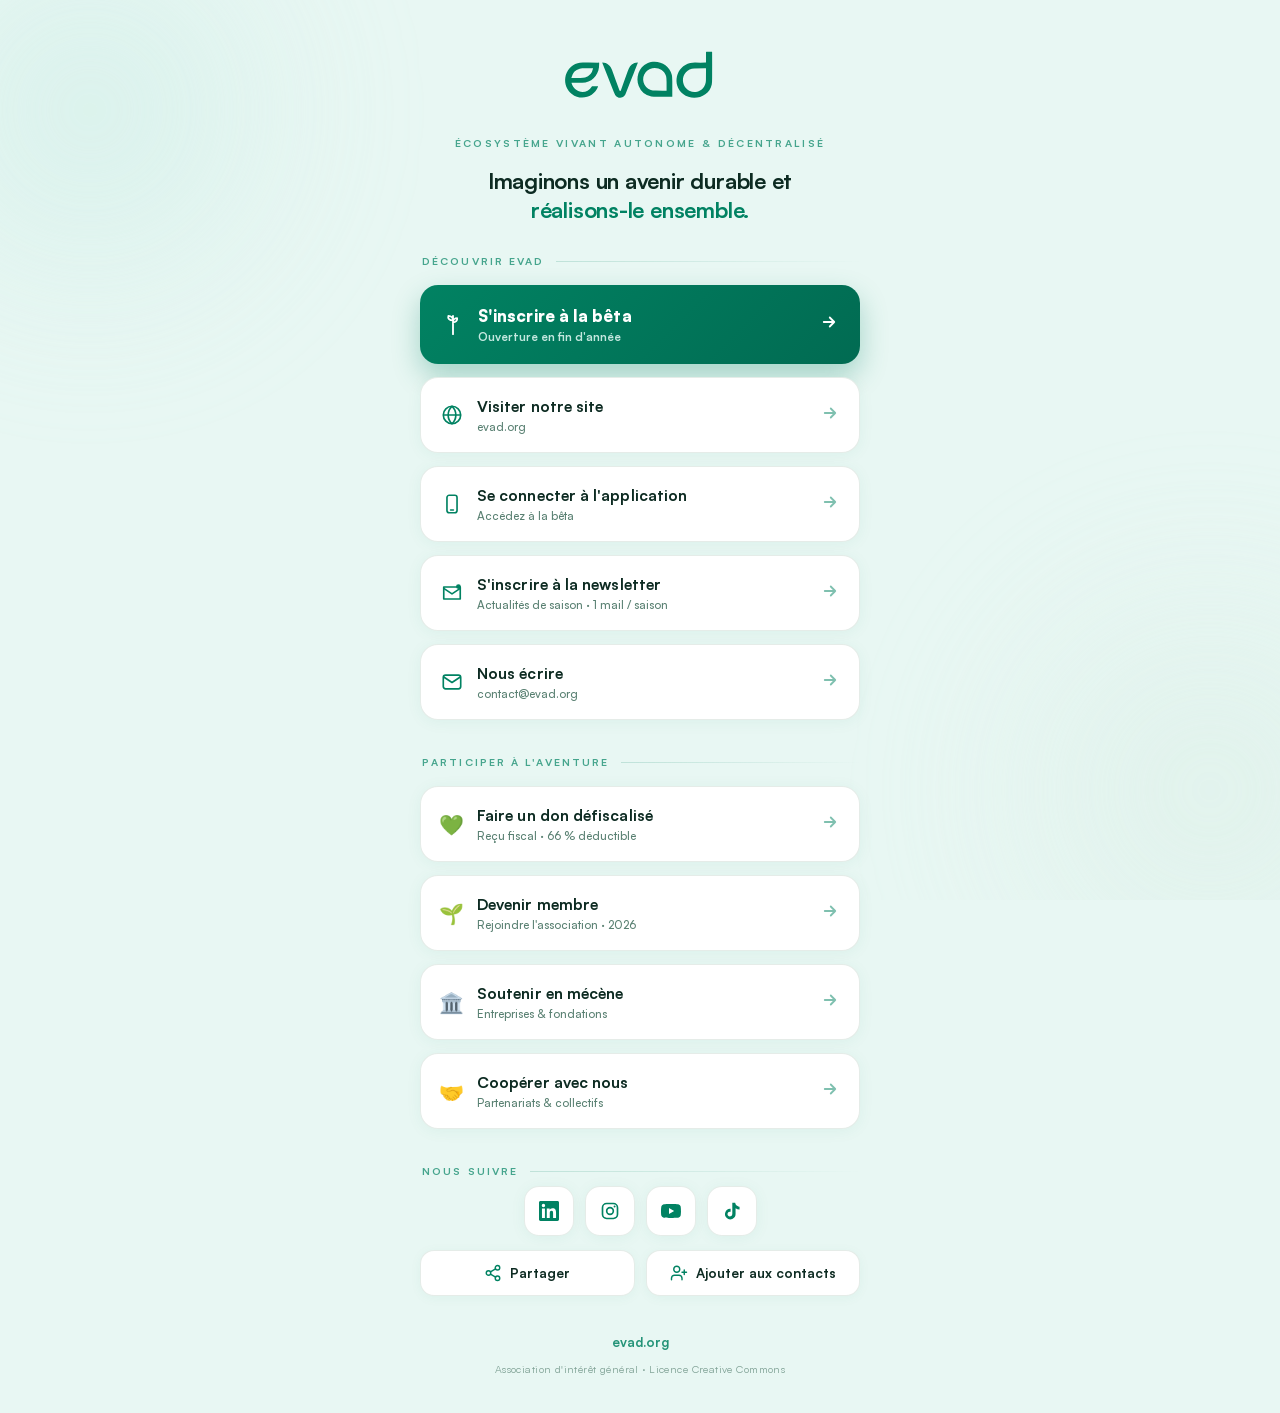
==== commit 36087b54: "Page lien : Rejoindre la beta -> S inscrire a la beta, retire acces prioritaire Co-Authored-By: Clau" ====
--- a/lien/index.html
+++ b/lien/index.html
@@ -260,7 +260,7 @@
 
     <a class="link primary" id="betaBtn" href="https://evad.org/" target="_blank" rel="noopener">
       <span class="ic"><svg viewBox="0 0 24 24" fill="none" stroke="currentColor" stroke-width="2" stroke-linecap="round" stroke-linejoin="round"><path d="M12 2v20M12 7c0-2.8-2-5-5-5-1 3 1 5 5 5zM12 9c0-2.5 2-4.5 4.5-4.5C17 7 15 9 12 9z"/></svg></span>
-      <span class="txt">Rejoindre la bêta<span class="sub">Ouverture en fin d'année · accès prioritaire</span></span>
+      <span class="txt">S'inscrire à la bêta<span class="sub">Ouverture en fin d'année</span></span>
       <span class="arr"><svg width="18" height="18" viewBox="0 0 24 24" fill="none" stroke="currentColor" stroke-width="2.4" stroke-linecap="round" stroke-linejoin="round"><path d="M5 12h14M13 6l6 6-6 6"/></svg></span>
     </a>
 
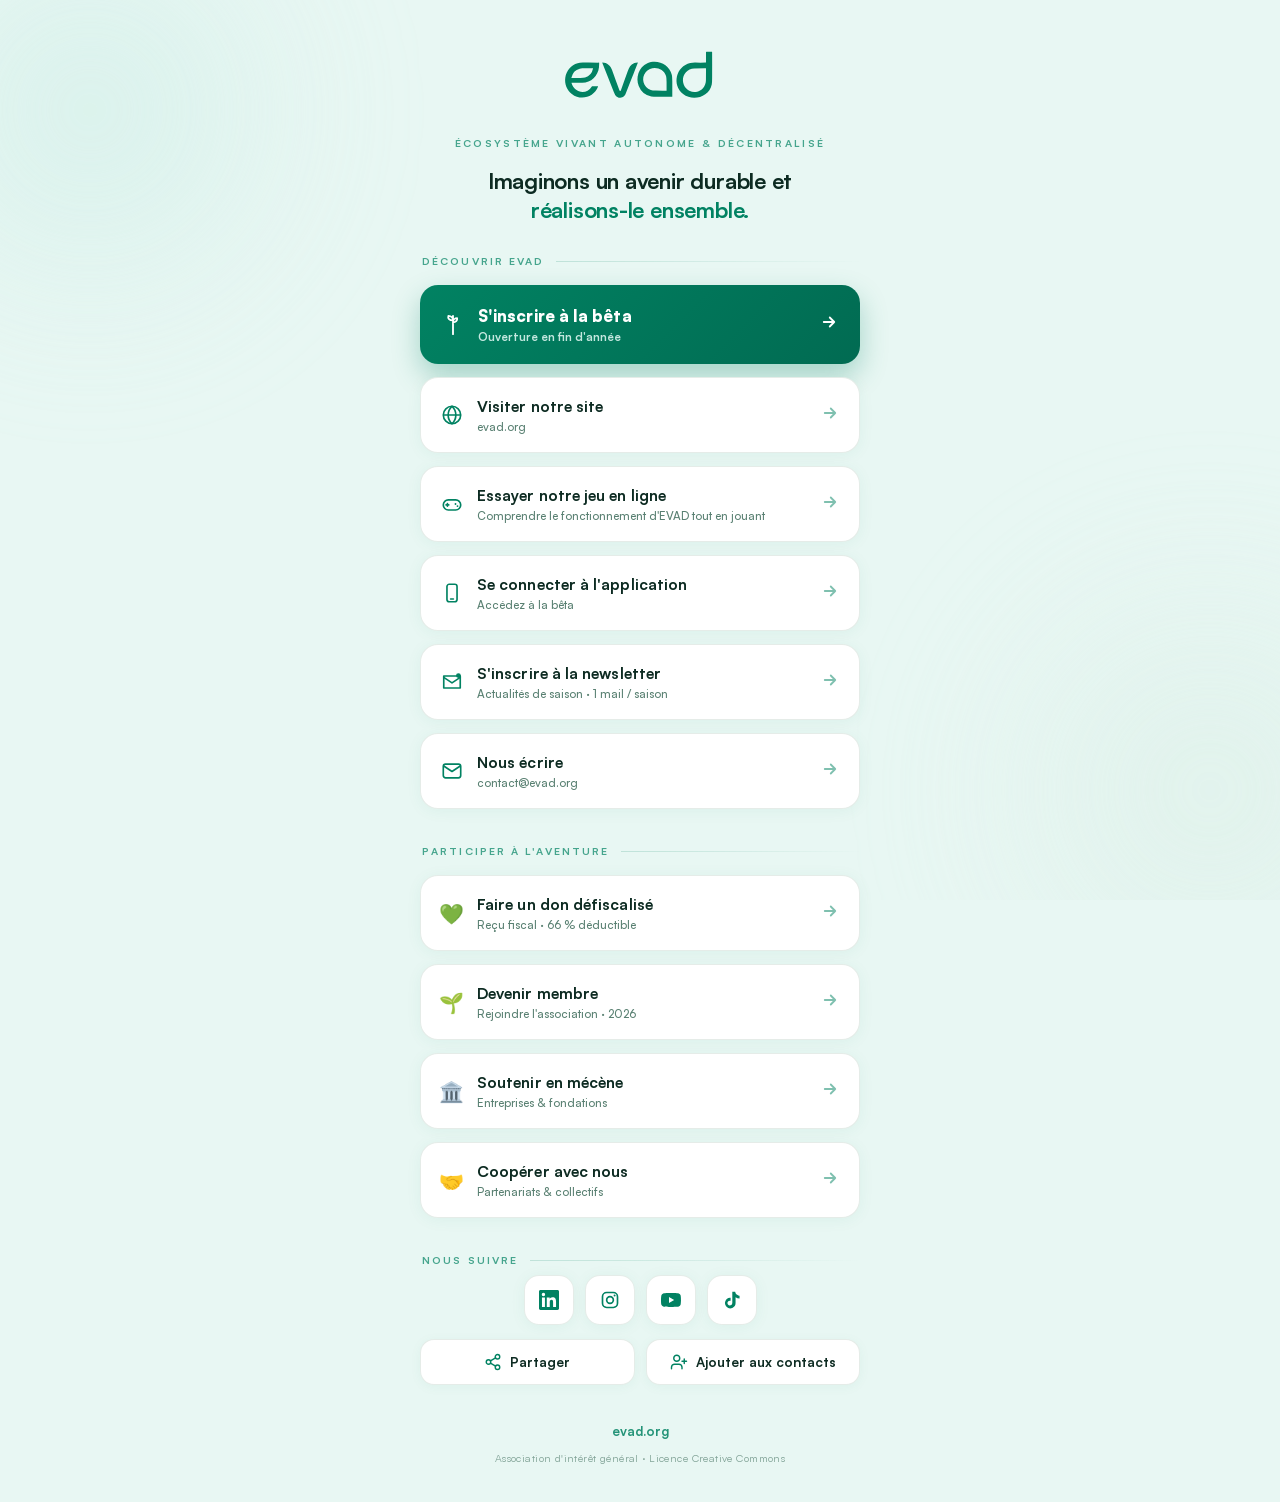
==== commit 40876913: "Page lien : bouton Essayer notre jeu en ligne (jeu.evad.org) Insere au-dessus de Se connecter a l ap" ====
--- a/lien/index.html
+++ b/lien/index.html
@@ -267,6 +267,12 @@
     <a class="link" href="https://evad.org/" target="_blank" rel="noopener">
       <span class="ic"><svg viewBox="0 0 24 24" fill="none" stroke="currentColor" stroke-width="1.8"><circle cx="12" cy="12" r="9.5"/><path d="M2.5 12h19M12 2.5c2.8 2.5 4.2 6 4.2 9.5s-1.4 7-4.2 9.5C9.2 19 7.8 15.5 7.8 12S9.2 5 12 2.5z"/></svg></span>
       <span class="txt">Visiter notre site<span class="sub">evad.org</span></span>
+      <span class="arr"><svg width="18" height="18" viewBox="0 0 24 24" fill="none" stroke="currentColor" stroke-width="2.4" stroke-linecap="round" stroke-linejoin="round"><path d="M5 12h14M13 6l6 6-6 6"/></svg></span>
+    </a>
+
+    <a class="link" href="https://jeu.evad.org/" target="_blank" rel="noopener">
+      <span class="ic"><svg viewBox="0 0 24 24" fill="none" stroke="currentColor" stroke-width="1.8" stroke-linecap="round" stroke-linejoin="round"><rect x="2.5" y="7.5" width="19" height="11" rx="5.5"/><path d="M7 11.5v3M5.5 13h3"/><circle cx="15.8" cy="12" r="1" fill="currentColor" stroke="none"/><circle cx="18" cy="14.3" r="1" fill="currentColor" stroke="none"/></svg></span>
+      <span class="txt">Essayer notre jeu en ligne<span class="sub">Comprendre le fonctionnement d'EVAD tout en jouant</span></span>
       <span class="arr"><svg width="18" height="18" viewBox="0 0 24 24" fill="none" stroke="currentColor" stroke-width="2.4" stroke-linecap="round" stroke-linejoin="round"><path d="M5 12h14M13 6l6 6-6 6"/></svg></span>
     </a>
 
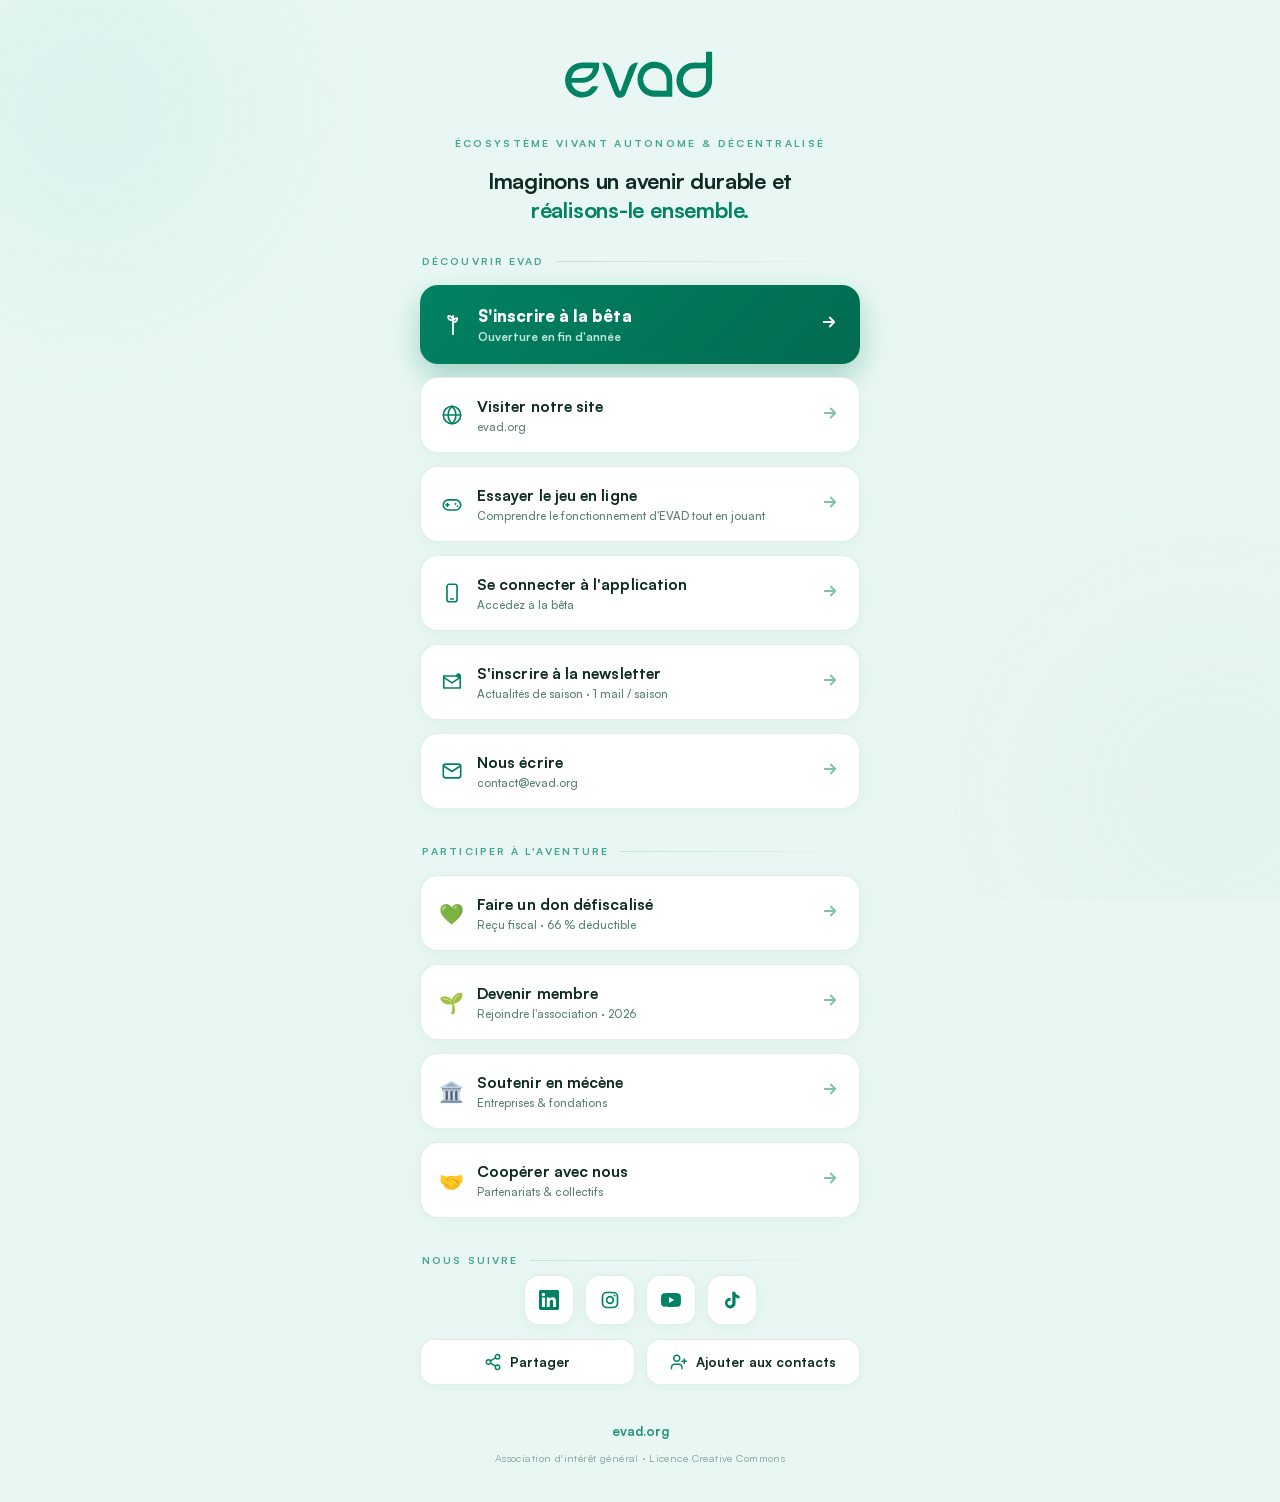
==== commit 0e1e27fa: "Page lien : Essayer notre jeu -> Essayer le jeu en ligne Co-Authored-By: Claude Opus 4.8 <noreply@an" ====
--- a/lien/index.html
+++ b/lien/index.html
@@ -272,7 +272,7 @@
 
     <a class="link" href="https://jeu.evad.org/" target="_blank" rel="noopener">
       <span class="ic"><svg viewBox="0 0 24 24" fill="none" stroke="currentColor" stroke-width="1.8" stroke-linecap="round" stroke-linejoin="round"><rect x="2.5" y="7.5" width="19" height="11" rx="5.5"/><path d="M7 11.5v3M5.5 13h3"/><circle cx="15.8" cy="12" r="1" fill="currentColor" stroke="none"/><circle cx="18" cy="14.3" r="1" fill="currentColor" stroke="none"/></svg></span>
-      <span class="txt">Essayer notre jeu en ligne<span class="sub">Comprendre le fonctionnement d'EVAD tout en jouant</span></span>
+      <span class="txt">Essayer le jeu en ligne<span class="sub">Comprendre le fonctionnement d'EVAD tout en jouant</span></span>
       <span class="arr"><svg width="18" height="18" viewBox="0 0 24 24" fill="none" stroke="currentColor" stroke-width="2.4" stroke-linecap="round" stroke-linejoin="round"><path d="M5 12h14M13 6l6 6-6 6"/></svg></span>
     </a>
 
